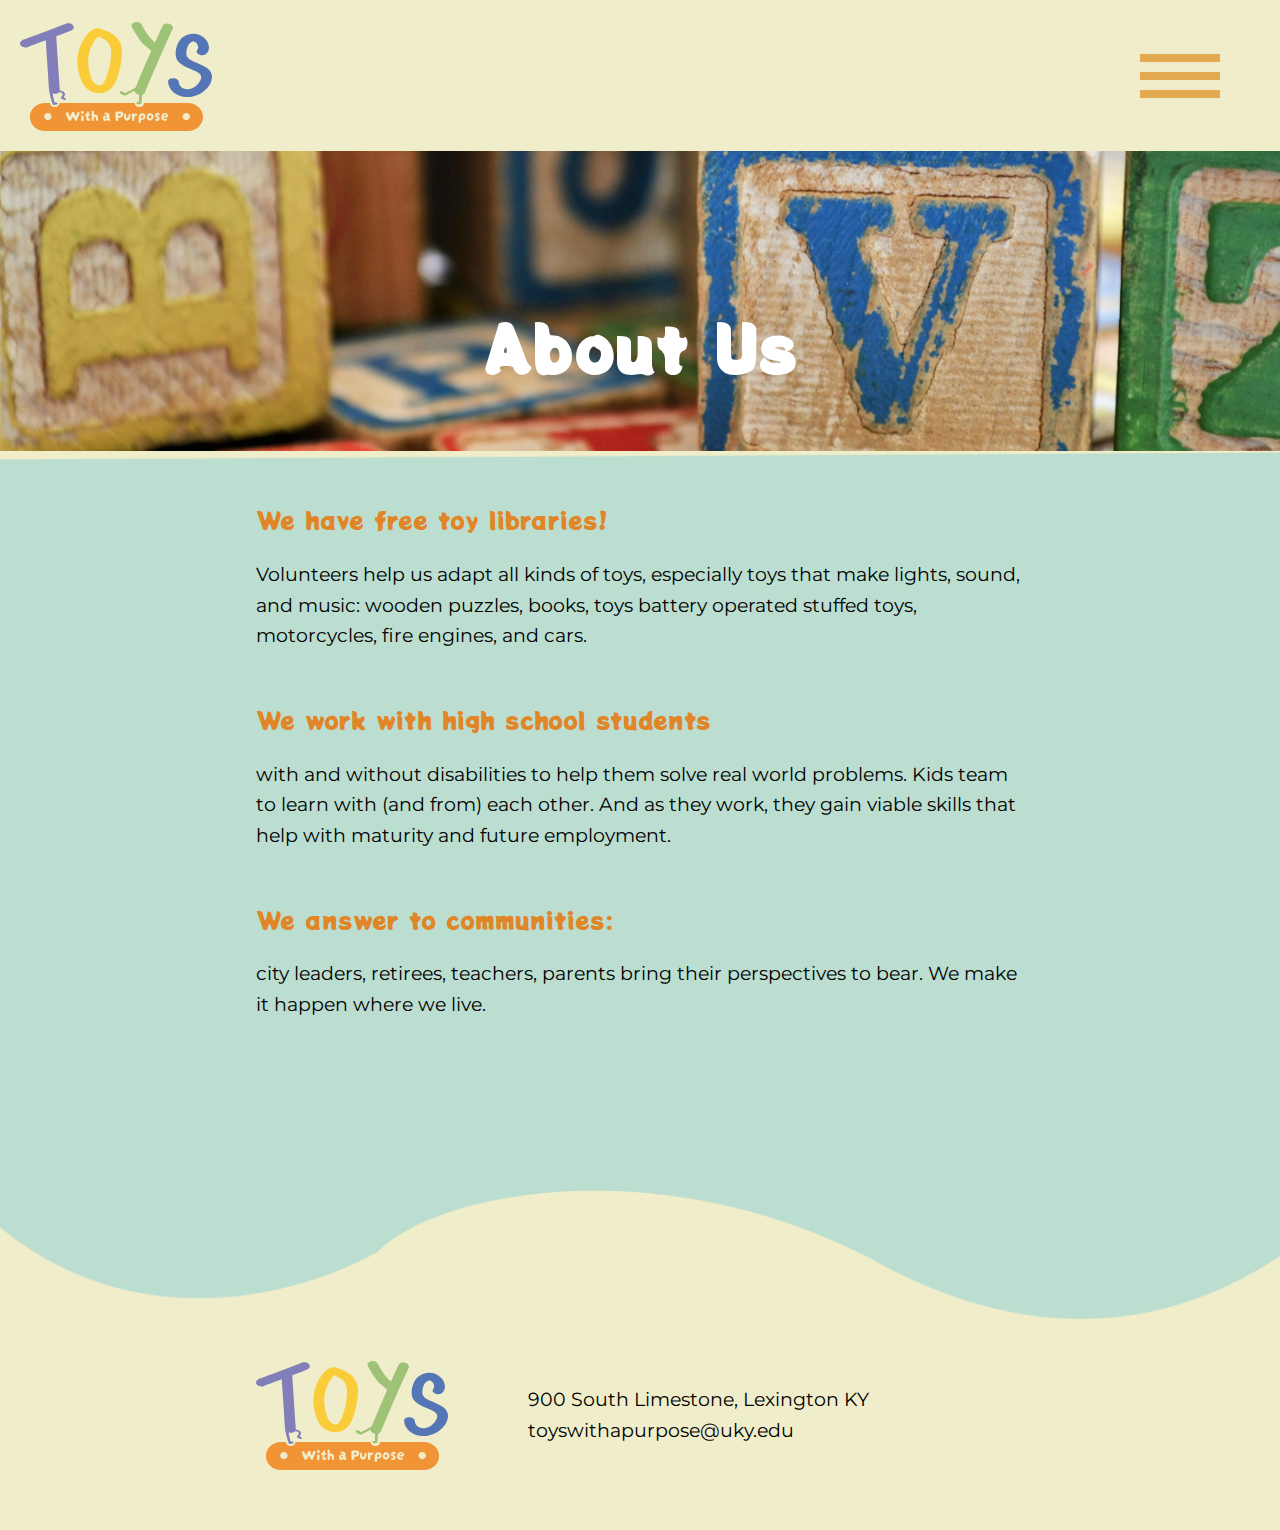
==== about.html @ d7cd717b "major update added about and contact" ====
<!DOCTYPE html>
<html lang="en">
<head>
    <meta charset="UTF-8">
    <meta name="viewport" content="width=device-width, initial-scale=1.0">
    <title>Toys with a Purpose: About</title>
    <link rel="stylesheet" href="./styles.css">
</head>
<body>
    <header>
        <img class="toys-with-purpose-logo" src="./assets/toys_w_purpose_logo_color.svg" alt="Toys with a Purpose Logo" onclick="NavigateTo('/.')">

        <div class="cta-buttons">
            <button class="cta-button" onclick="NavigateTo('/about.html')">About Us</button>
            <button class="cta-button" onclick="NavigateTo('/get_toys.html')">Get Toys</button>
            <button class="cta-button" onclick="NavigateTo('/contact.html')">Contact Us</button>
        </div>

        <div class="hamburger">
            <div class="hamburger-line"></div>
            <div class="hamburger-line"></div>
            <div class="hamburger-line"></div>
        </div>

    </header>

    <div class="mobile-menu toggle-content">

        <div id="icon-x">
            <svg class="icon-x-image" viewBox="0 0 24 24" xmlns="http://www.w3.org/2000/svg">
            <path fill="currentColor" d="M5.29289 5.29289C5.68342 4.90237 6.31658 4.90237 6.70711 5.29289L12 10.5858L17.2929 5.29289C17.6834 4.90237 18.3166 4.90237 18.7071 5.29289C19.0976 5.68342 19.0976 6.31658 18.7071 6.70711L13.4142 12L18.7071 17.2929C19.0976 17.6834 19.0976 18.3166 18.7071 18.7071C18.3166 19.0976 17.6834 19.0976 17.2929 18.7071L12 13.4142L6.70711 18.7071C6.31658 19.0976 5.68342 19.0976 5.29289 18.7071C4.90237 18.3166 4.90237 17.6834 5.29289 17.2929L10.5858 12L5.29289 6.70711C4.90237 6.31658 4.90237 5.68342 5.29289 5.29289Z"/>
            </svg>
        </div>
        <ul>
            <li onclick="NavigateTo('/.')">Home</li>
            <li onclick="NavigateTo('/about.html')">About</li>
            <li onclick="NavigateTo('/get_toys.html')">Get Toys</li>
            <li onclick="NavigateTo('/contact.html')">Contact</li>
        </ul>

    </div>

    <main>      
        <section class="hero hero-about">
            <h1 class="section-title" style="font-size: 4em; color:white; padding-top: 100px;">About Us</h2>
        </section>

        <div class="wave-block-down">
            <div class="small-text-block about-text-block small-text-block-layout">
                <div class="about-us-text">
                    <h4>We have free toy libraries!</h4>
                    <p class="content-text">
                        Volunteers help us adapt all kinds of toys, especially toys that make lights, sound, and music: wooden puzzles, books, toys battery operated stuffed toys, motorcycles, fire engines, and cars.
                    </p>

                    <h4>We work with high school students</h4>
                    <p class="content-text">
                        with and without disabilities to help them solve real world problems. Kids team to learn with (and from) each other. And as they work, they gain viable skills that help with maturity and future employment.
                    </p>

                    <h4>We answer to communities:</h4>
                    <p class="content-text">
                        city leaders, retirees, teachers, parents bring their perspectives to bear. We make it happen where we live.
                    </p>
                </div>
                <img id="slinkydog" src="./assets/slinkydog.svg" alt="Slinky Dog">
            </div>
        </div>
    </main>
    <footer>

        <img class="toys-with-purpose-logo" src="./assets/toys_w_purpose_logo_color.svg" alt="Toys with a Purpose Logo">

        <p class="contact-info">
            900 South Limestone, Lexington KY <br />
            toyswithapurpose@uky.edu
        </p>

    </footer>
    <script src="script.js"></script>
</body>
</html>
---- styles.css ----
@import url('https://fonts.googleapis.com/css2?family=Montserrat:ital,wght@0,100..900;1,100..900&family=Potta+One&display=swap');


body {
    line-height: 1.6;
    margin: 0;
    padding: 0;
    background-color: #F0EDCA;
}

header {
    background-color: #F0EDCA;
    color: #fff;
 
    display: flex;
    justify-content: space-between;
    align-items: center;
    padding: 20px;
}

header {
    background-color: #F0EDCA;
    color: #fff;
 
    display: flex;
    justify-content: space-between;
    align-items: center;
    padding: 20px;
}

main {
    padding: 0;
    background-color: #F0EDCA;

    flex: 1;
    display: flex;
    flex-direction: column;
    justify-content: flex-start;
}

section {
    background-color: #fff;
    margin-top: 0;
    margin-bottom: 0;
    padding: 0;
}

footer {
    display: flex;
    flex-wrap: wrap;
    flex-direction: row;
    align-items: center;
    margin-left: auto;
    margin-right: auto;
    max-width: 60%;
    padding-top: 40px;
    padding-bottom: 60px;
}

.toys-with-purpose-logo {
    width: 15vw;
    height: auto;
    cursor: pointer;
}


.cta-button {
    background-color: #F19436;
    color: white;
    font-family: 'Potta One', cursive;
    font-size: 1.4rem;
    padding: 10px 50px;
    border: none;
    border-radius: 60px;
    cursor: pointer;
    transition: background-color 0.3s, transform 0.1s;
}

.cta-buttons .cta-button {
    margin-left: 30px;
}

.cta-button:hover {
    background-color: #e08629;
}

.cta-button:active {
    transform: scale(0.92);
}


.section-title {
    text-align: center;
    font-family: 'Potta One', cursive;
    color: black;

    font-size: 2rem;
}

.hero {
    background-size: cover;
    background-position: center;
    min-height: 300px;
}

.hero-welcome {
    background-image: url('./assets/kid-laughing.jpg');
}

.hero-about {
    background-image: url('./assets/abc.png');
}

.hero-contact {
    background-image: url('./assets/lego.png');
}

#get-toys {
    background-color: #F0EDCA;
    position: relative;
}

#get-toys #toy-block {
    position: absolute;
}

#toys-have-purpose {
    background-color: #F0EDCA; 
}

h4 {
    font-family: "Potta One", system-ui;
    font-weight: 400;
    font-style: normal;
    font-size: 1.5rem;
    color: #e08629;
    margin-top: 50px;
    margin-bottom: 1rem;
}

.content-text {
    font-family: "Montserrat", sans-serif;
    font-style: normal;
    font-size: 1.2rem;
    color: black; 
}

.small-text-block {
    max-width: 60%;
    margin-left: auto;
    margin-right: auto;
}

#get-in-touch {
    background-color: #F0EDCA;  
    position: relative;
}

.large-text-block {
    font-family: 'Potta One', cursive;
    font-size: 2rem;
}

.large-text-block p {
    max-width: 30%;
    margin-left: auto;
    margin-right: auto;
    text-align: center;
}

.wave-block {
    background-color: #F0EDCA;
    background-image: url('./assets/wave.png');
    background-size:cover;
    background-position: top;
    min-height: 250px;
}

.wave-block-down {
    background-color: #F0EDCA;
    background-image: url('./assets/wave-down.png');
    background-size:cover;
    background-position: top;
}

.metrics {
    display: flex;
    flex-wrap: wrap;
    justify-content: space-around;
    margin-top: 80px;
    margin-bottom: 40px;
    padding-left: 10%;
    padding-right: 10%;
}

.metric {
    background-color: #e08629;
    width: 200px;
    height: 200px;
    border-radius: 50%;
    display: flex;
    align-items: center;
    justify-content: center;
    color: white;

    font-family: "Montserrat", sans-serif;
    font-style: bold;
    font-size: 2rem;
}

.contact-info {
    font-family: "Montserrat", sans-serif;
    color: black;
    font-size: 1.2rem;
    font-weight:400;

    margin-left: 80px;
}

.phone-contact-block {
    width: 60%;
    margin-left: auto;
    margin-right: auto;
    padding: 80px;
    display: flex;
    flex-wrap: wrap;
}


/* Hamburger */

.hamburger-line {
    width: 80px;
    height: 8px;
    background-color: #e4a853;
    margin: 10px 0;
}

.hamburger {
    display:none;
    margin-right: 40px;
    cursor: pointer;
}


/* Mobile Menu */

.mobile-menu {
    width: 25%;
    padding: 10px;
    background-color: #F0EDCA;
    position: absolute;  
    top: 20px;
    right: 20px; 

    border: 5px solid #e08629;
    border-radius: 10px;

    display: none;
}


.mobile-menu ul {
    color: #e08629;
    font-family: "Montserrat", sans-serif;
    font-style: bold;
    font-size: 1.8rem;

    padding-left: 0;
    margin: 0;
    padding: 0;

    margin-top: 60px;
    margin-bottom: 20px;

}

.mobile-menu li {
    list-style: none;
    padding: 5px;
    padding-left: 30px;
    border-radius: 5px;
    cursor: pointer;
    margin-right: 4vw;
}

.mobile-menu li:hover {
    background-color: #e08629;
    color: white;
}

#icon-x {
    color: #e08629;
    position: absolute;
    top: 1vw;
    right: 1vw;

    cursor: pointer;
}

.toggle-content {
    display: none;
}

.toggle-content.show {
    display: block; 
}

/* Images */

#bear-with-airplane {
    width:25vw; 
    position: absolute; 
    left:0px; 
    top:10vw;
}

#ball-with-kite {
    width:25vw; 
    position: absolute; 
    right:20vw; 
    top:25vw;
}

#rocking-horse {
    width:25vw; 
    position: absolute; 
    right:0px; 
    top:0px;
}

#duck-with-airplane {
    width:25vw; 
    left:0px; 
    top:10vw;
}

#upfront-bear {
    width:25vw; 
    left:0px; 
    top:10vw;
}

#robot-with-toys {
    width:25vw; 
    left:0px; 
    top:10vw;
}

#slinkydog {
    width:25vw;  
    right: 30px;
}

#bear_w_dog {
    width:25vw;  
}

.icon-x-image {
    width: 4vw;
    height:4vw;
}

/* ------------------------ */

.about-text-block {
    margin-bottom: 280px;
}

.small-text-block-layout {
    display: flex;
    flex-direction: row;
}

.contact-address {
    padding-top: 50px;
    padding-bottom: 100px;
}

/* Tablet view */
@media screen and (max-width: 1280px) {
    .cta-buttons {
        display: none;
    }

    .hamburger {
        display:block;
    }

    #ball-with-kite {
        display: none;
    }

    #slinkydog {
        display: none;
    }
}

/* Phone view */
@media screen and (max-width: 769px) {

    .toys-with-purpose-logo {
        width: 30vw;
        height: auto;
    }

    .mobile-menu {
        width: 75%;
    }

    .contact-info {

        font-size: 1.2rem;
        font-weight:400;
    
        margin-left: 0;
    }

    #toys-have-purpose .small-text-block {
        max-width: 80%;
    }

    .icon-x-image {
        width:14vw;
        height:14vw;
    }

    .large-text-block p {
        max-width: 60%;
    }

    #bear-with-airplane {
        top:120px
    }

    #rocking-horse {

        top:80px;
    }
    #duck-with-airplane {
        display: none;
    }

    #bear_w_dog {
        display: none; 
    }
    
    #upfront-bear {
        width:50vw; 
        left:0px; 
        top:10vw;
    }
    
    #robot-with-toys {
        display: none;
    }

    .metric {
        margin-top: 20px;
    }

    .small-text-block-layout {
        display: inline;
    }

    .about-us-text {
        padding: 20px;
    }

    #have-questions {
        margin-top: 30px;
    }
    
}
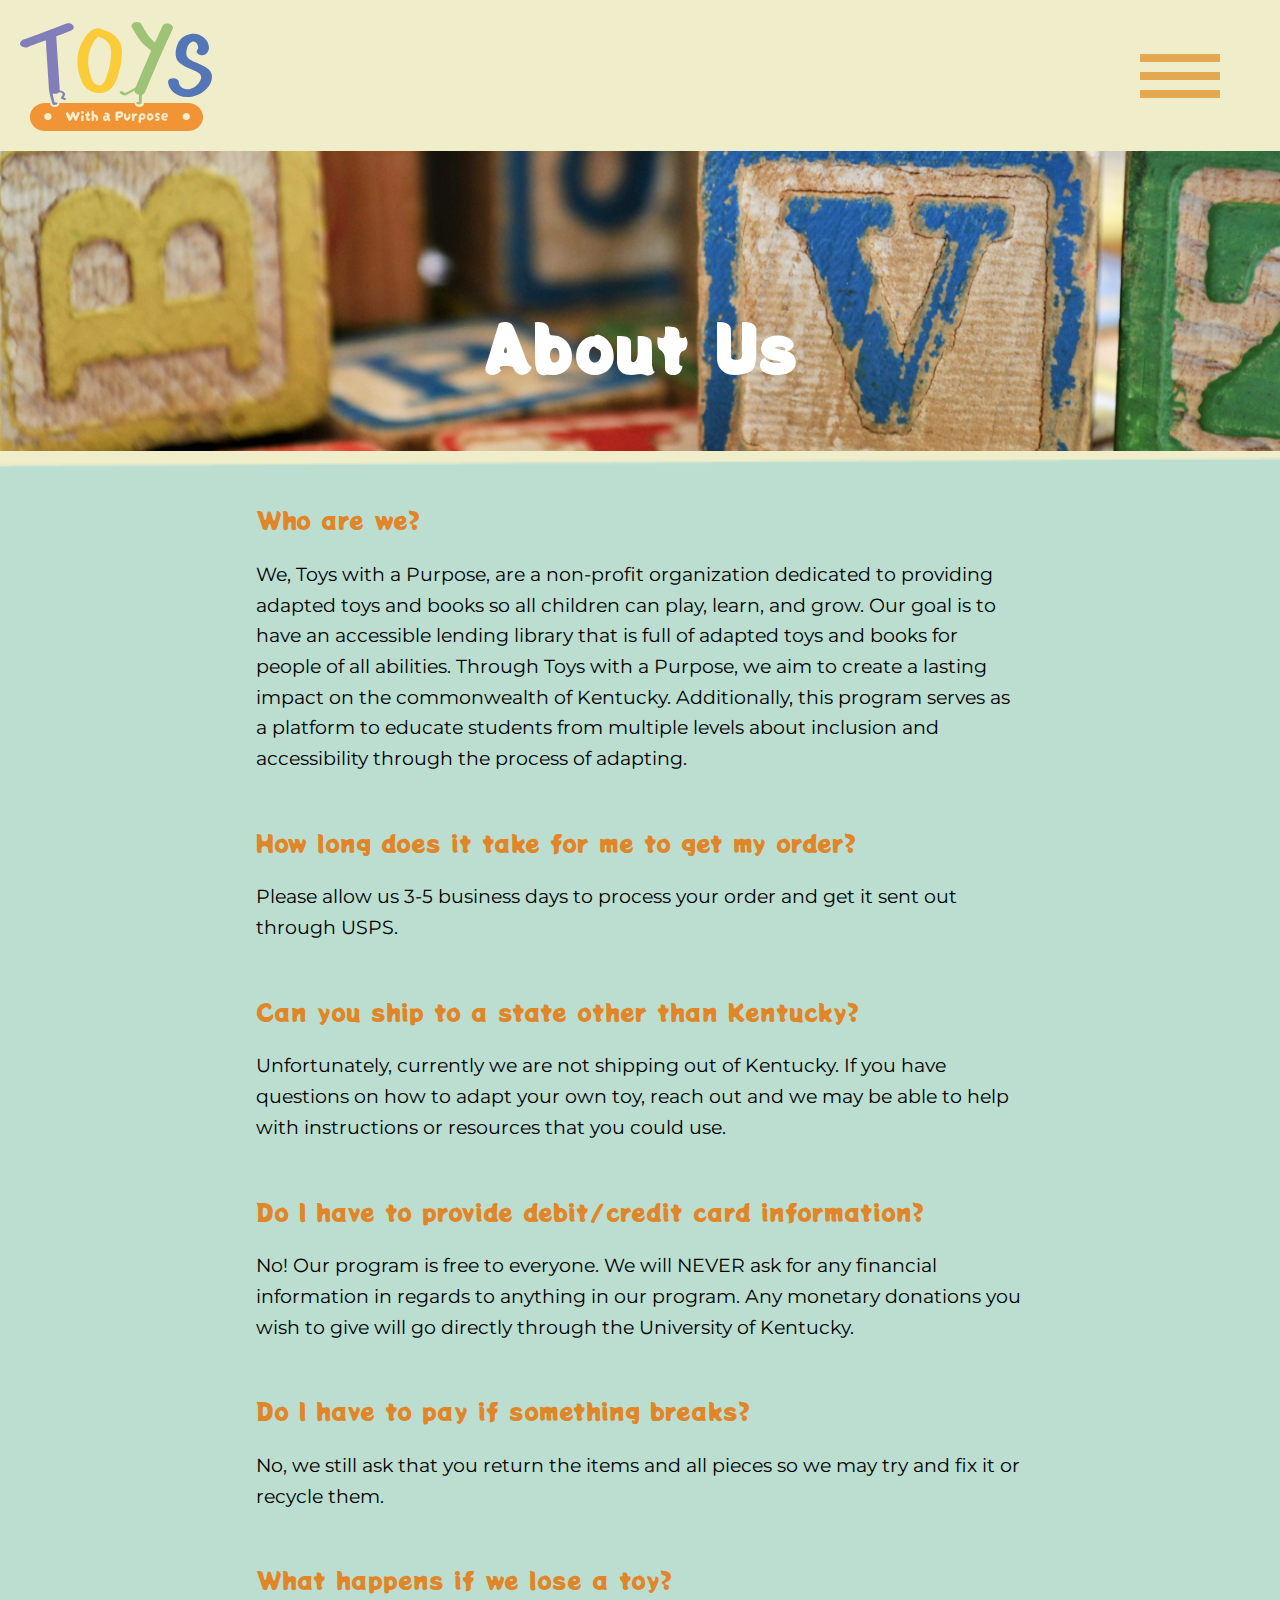
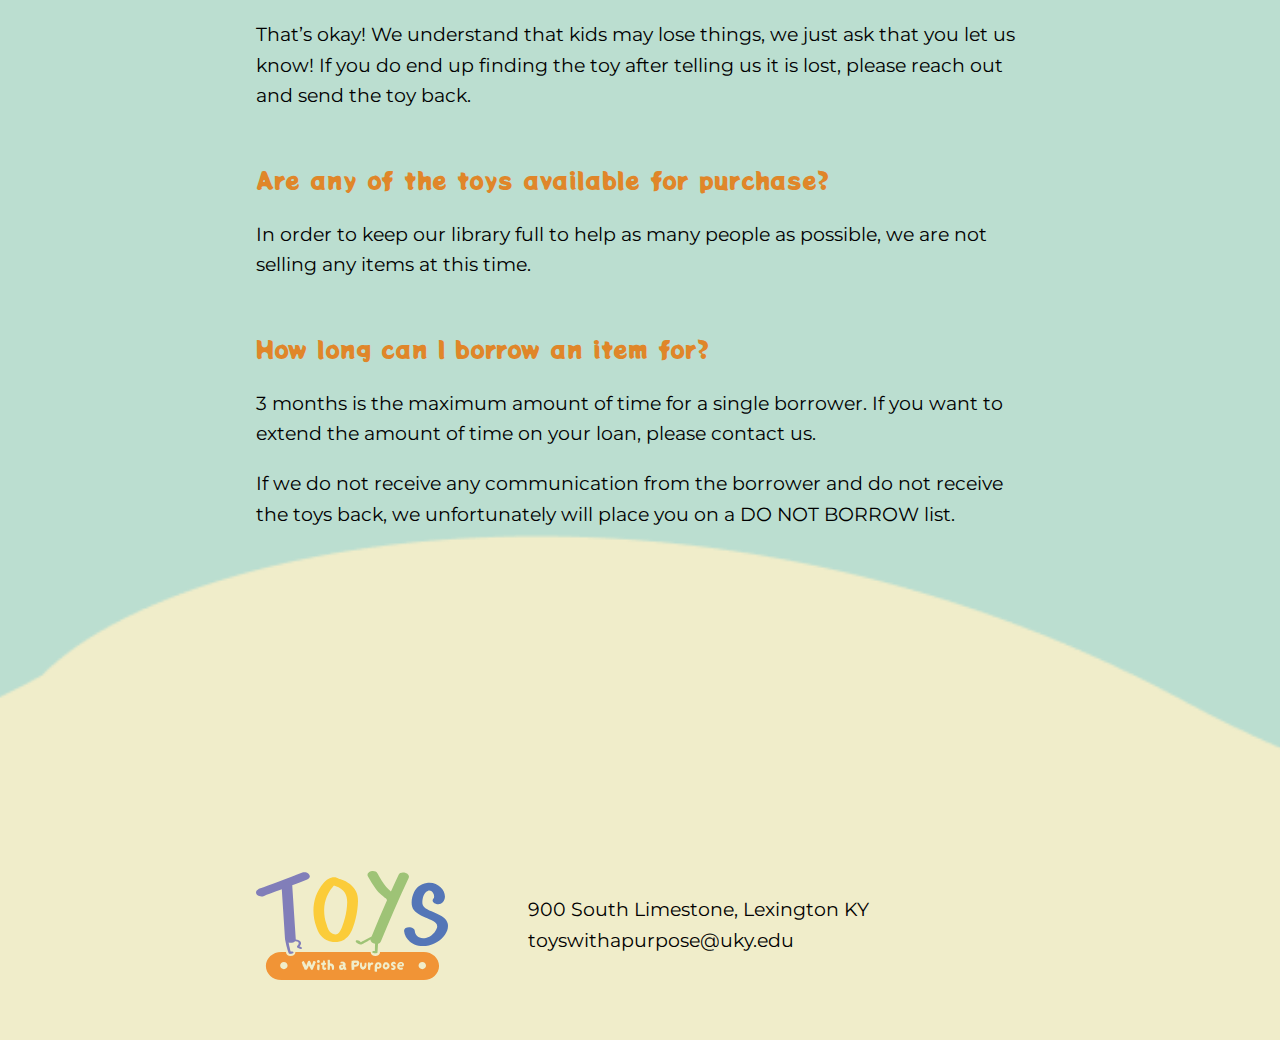
==== commit 59f00bab: "last minute updates" ====
--- a/about.html
+++ b/about.html
@@ -8,12 +8,12 @@
 </head>
 <body>
     <header>
-        <img class="toys-with-purpose-logo" src="./assets/toys_w_purpose_logo_color.svg" alt="Toys with a Purpose Logo" onclick="NavigateTo('/.')">
+        <img class="toys-with-purpose-logo" src="./assets/toys_w_purpose_logo_color.svg" alt="Toys with a Purpose Logo" onclick="NavigateTo('./.')">
 
         <div class="cta-buttons">
-            <button class="cta-button" onclick="NavigateTo('/about.html')">About Us</button>
-            <button class="cta-button" onclick="NavigateTo('/get_toys.html')">Get Toys</button>
-            <button class="cta-button" onclick="NavigateTo('/contact.html')">Contact Us</button>
+            <button class="cta-button" onclick="NavigateTo('./about.html')">About Us</button>
+            <button class="cta-button" onclick="NavigateTo('./get_toys.html')">Get Toys</button>
+            <button class="cta-button" onclick="NavigateTo('./contact.html')">Contact Us</button>
         </div>
 
         <div class="hamburger">
@@ -32,10 +32,10 @@
             </svg>
         </div>
         <ul>
-            <li onclick="NavigateTo('/.')">Home</li>
-            <li onclick="NavigateTo('/about.html')">About</li>
-            <li onclick="NavigateTo('/get_toys.html')">Get Toys</li>
-            <li onclick="NavigateTo('/contact.html')">Contact</li>
+            <li onclick="NavigateTo('./.')">Home</li>
+            <li onclick="NavigateTo('./about.html')">About</li>
+            <li onclick="NavigateTo('./get_toys.html')">Get Toys</li>
+            <li onclick="NavigateTo('./contact.html')">Contact</li>
         </ul>
 
     </div>
@@ -48,20 +48,53 @@
         <div class="wave-block-down">
             <div class="small-text-block about-text-block small-text-block-layout">
                 <div class="about-us-text">
-                    <h4>We have free toy libraries!</h4>
+                    <h4>Who are we?</h4> 
                     <p class="content-text">
-                        Volunteers help us adapt all kinds of toys, especially toys that make lights, sound, and music: wooden puzzles, books, toys battery operated stuffed toys, motorcycles, fire engines, and cars.
+                        We, Toys with a Purpose, are a non-profit organization dedicated to providing adapted toys and books so all children can play, learn, and grow. Our goal is to have an accessible lending library that is full of adapted toys and books for people of all abilities. Through Toys with a Purpose, we aim to create a lasting impact on the commonwealth of Kentucky. Additionally, this program serves as a platform to educate students from multiple levels about inclusion and accessibility through the process of adapting.  
                     </p>
-
-                    <h4>We work with high school students</h4>
-                    <p class="content-text">
-                        with and without disabilities to help them solve real world problems. Kids team to learn with (and from) each other. And as they work, they gain viable skills that help with maturity and future employment.
-                    </p>
-
-                    <h4>We answer to communities:</h4>
-                    <p class="content-text">
-                        city leaders, retirees, teachers, parents bring their perspectives to bear. We make it happen where we live.
-                    </p>
+                     
+                    
+                    <h4>How long does it take for me to get my order?</h4> 
+                    
+                    <p class="content-text">Please allow us 3-5 business days to process your order and get it sent out through USPS. </p>
+                    
+                     
+                    
+                    <h4>Can you ship to a state other than Kentucky?</h4> 
+                    
+                    <p class="content-text">Unfortunately, currently we are not shipping out of Kentucky. If you have questions on how to adapt your own toy, reach out and we may be able to help with instructions or resources that you could use.</p> 
+                    
+                     
+                    
+                    <h4>Do I have to provide debit/credit card information?</h4> 
+                    
+                    <p class="content-text">No! Our program is free to everyone. We will NEVER ask for any financial information in regards to anything in our program. Any monetary donations you wish to give will go directly through the University of Kentucky.</p> 
+                    
+                     
+                    
+                    <h4>Do I have to pay if something breaks?</h4> 
+                    
+                    <p class="content-text">No, we still ask that you return the items and all pieces so we may try and fix it or recycle them. </p>
+                    
+                     
+                    
+                    <h4>What happens if we lose a toy?</h4> 
+                    
+                    <p class="content-text">That’s okay! We understand that kids may lose things, we just ask that you let us know! If you do end up finding the toy after telling us it is lost, please reach out and send the toy back. </p>
+                    
+                     
+                    
+                    <h4>Are any of the toys available for purchase?</h4> 
+                    
+                    <p class="content-text">In order to keep our library full to help as many people as possible, we are not selling any items at this time.</p> 
+                    
+                     
+                    
+                    <h4>How long can I borrow an item for?</h4> 
+                    
+                    <p class="content-text">3 months is the maximum amount of time for a single borrower. If you want to extend the amount of time on your loan, please contact us.  </p>
+                    
+                    <p class="content-text">If we do not receive any communication from the borrower and do not receive the toys back, we unfortunately will place you on a DO NOT BORROW list. </p>
                 </div>
                 <img id="slinkydog" src="./assets/slinkydog.svg" alt="Slinky Dog">
             </div>
@@ -69,7 +102,7 @@
     </main>
     <footer>
 
-        <img class="toys-with-purpose-logo" src="./assets/toys_w_purpose_logo_color.svg" alt="Toys with a Purpose Logo">
+        <img class="toys-with-purpose-logo" src="./assets/toys_w_purpose_logo_color.svg" alt="Toys with a Purpose Logo" onclick="NavigateTo('./.')">
 
         <p class="contact-info">
             900 South Limestone, Lexington KY <br />
@@ -77,6 +110,6 @@
         </p>
 
     </footer>
-    <script src="script.js"></script>
+    <script src="./script.js"></script>
 </body>
 </html>
